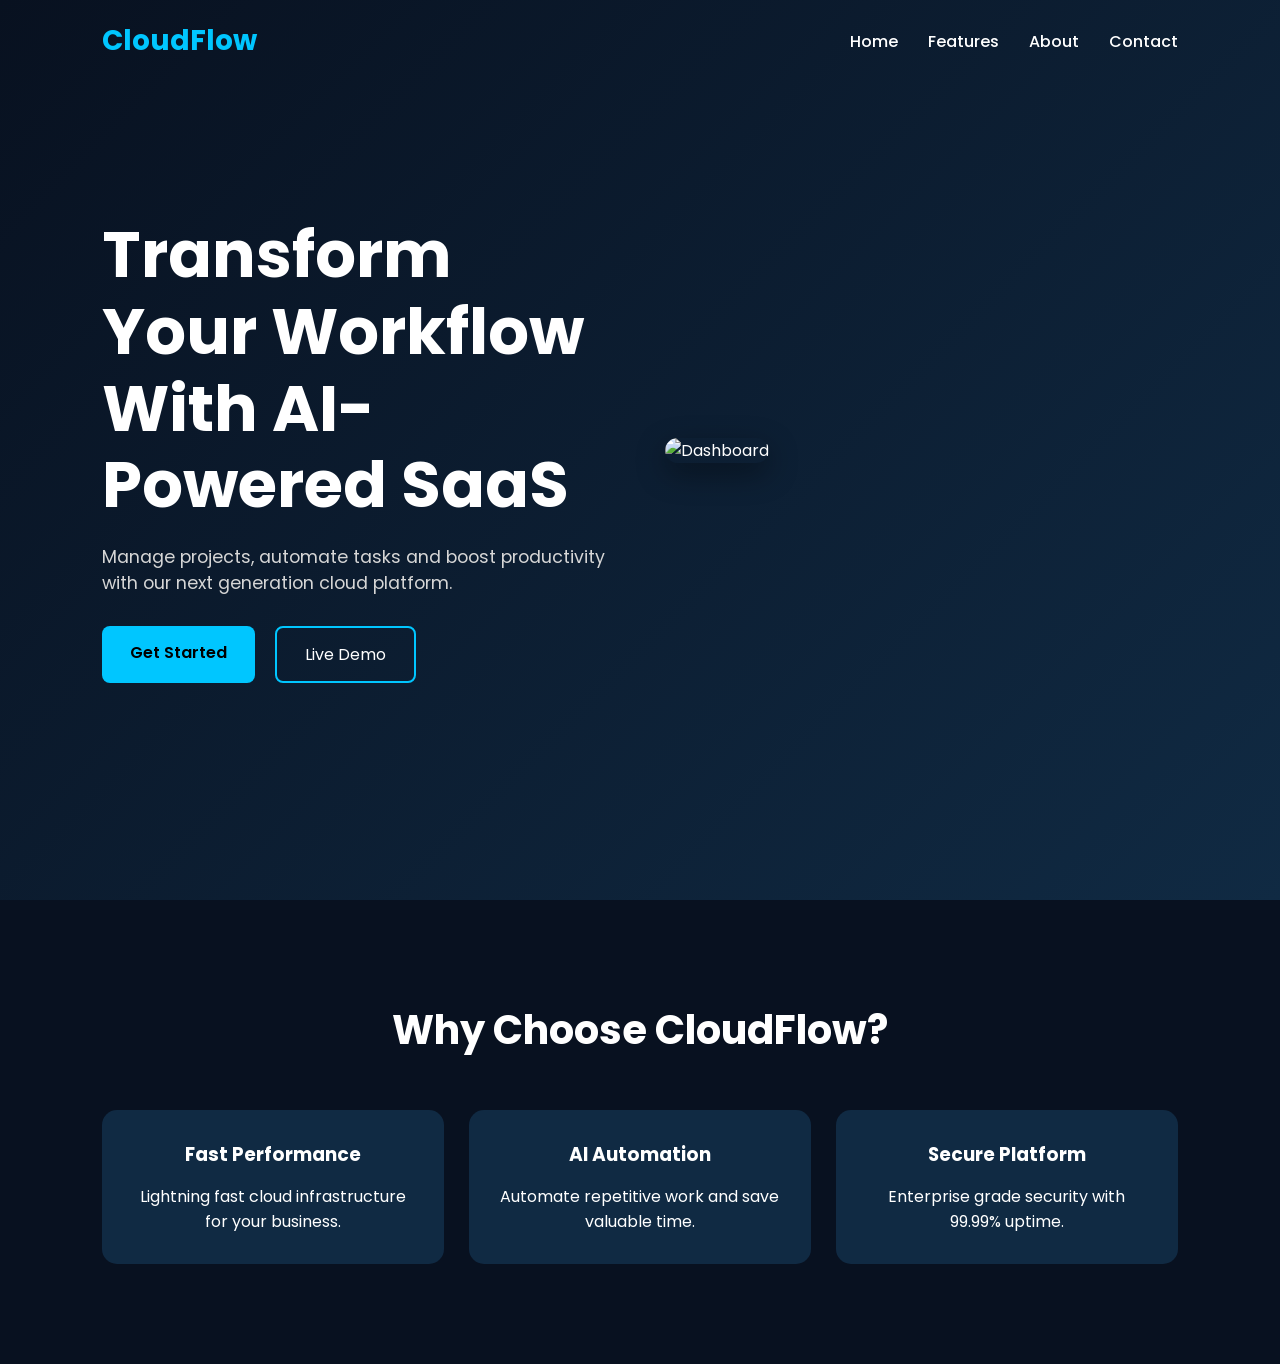
==== TASK-1/index.html @ d0b10e15 "Completed Task-01 Responsive SaaS Landing Page" ====
<!DOCTYPE html>
<html lang="en">
<head>
    <meta charset="UTF-8">
    <meta name="viewport" content="width=device-width, initial-scale=1.0">
    <title>CloudFlow SaaS</title>

    <link rel="stylesheet" href="style.css">

    <link href="https://fonts.googleapis.com/css2?family=Poppins:wght@300;400;500;600;700;800&display=swap" rel="stylesheet">
</head>
<body>

    <nav id="navbar">
        <div class="logo">CloudFlow</div>

        <ul class="nav-links" id="navLinks">
            <li><a href="#home">Home</a></li>
            <li><a href="#features">Features</a></li>
            <li><a href="#about">About</a></li>
            <li><a href="#contact">Contact</a></li>
        </ul>

        <div class="hamburger" id="hamburger">
            ☰
        </div>
    </nav>

    <section class="hero" id="home">
        <div class="hero-text">
            <h1>Transform Your Workflow With AI-Powered SaaS</h1>

            <p>
                Manage projects, automate tasks and boost productivity
                with our next generation cloud platform.
            </p>

            <div class="hero-buttons">
                <a href="#" class="btn-primary">Get Started</a>
                <a href="#" class="btn-secondary">Live Demo</a>
            </div>
        </div>

        <div class="hero-image">
            <img src="https://images.unsplash.com/photo-1551434678-e076c223a692?w=1000" alt="Dashboard">
        </div>
    </section>

    <section class="features" id="features">
        <h2>Why Choose CloudFlow?</h2>

        <div class="feature-container">

            <div class="card">
                <h3>Fast Performance</h3>
                <p>Lightning fast cloud infrastructure for your business.</p>
            </div>

            <div class="card">
                <h3>AI Automation</h3>
                <p>Automate repetitive work and save valuable time.</p>
            </div>

            <div class="card">
                <h3>Secure Platform</h3>
                <p>Enterprise grade security with 99.99% uptime.</p>
            </div>

        </div>
    </section>

    <script src="script.js"></script>

</body>
</html>
---- TASK-1/style.css ----
*{
    margin:0;
    padding:0;
    box-sizing:border-box;
    font-family:'Poppins',sans-serif;
}

html{
    scroll-behavior:smooth;
}

body{
    background:#081120;
    color:white;
}

nav{
    position:fixed;
    top:0;
    left:0;
    width:100%;
    padding:20px 8%;
    display:flex;
    justify-content:space-between;
    align-items:center;
    z-index:1000;
    transition:0.4s;
}

nav.scrolled{
    background:#0d1b2a;
    box-shadow:0 4px 15px rgba(0,0,0,0.4);
}

.logo{
    font-size:28px;
    font-weight:700;
    color:#00c6ff;
}

.nav-links{
    display:flex;
    list-style:none;
    gap:30px;
}

.nav-links a{
    text-decoration:none;
    color:white;
    font-weight:500;
    transition:0.3s;
}

.nav-links a:hover{
    color:#00c6ff;
}

.hamburger{
    display:none;
    font-size:30px;
    cursor:pointer;
}

.hero{
    min-height:100vh;
    display:flex;
    align-items:center;
    justify-content:space-between;
    padding:120px 8%;
    gap:50px;
    background:linear-gradient(135deg,#081120,#102a43);
}

.hero-text{
    flex:1;
}

.hero-text h1{
    font-size:4rem;
    line-height:1.2;
    margin-bottom:20px;
}

.hero-text p{
    font-size:1.1rem;
    color:#d6d6d6;
    margin-bottom:30px;
}

.hero-buttons{
    display:flex;
    gap:20px;
}

.btn-primary{
    background:#00c6ff;
    color:black;
    text-decoration:none;
    padding:14px 28px;
    border-radius:8px;
    font-weight:600;
    transition:0.3s;
}

.btn-primary:hover{
    transform:translateY(-3px);
}

.btn-secondary{
    border:2px solid #00c6ff;
    color:white;
    text-decoration:none;
    padding:14px 28px;
    border-radius:8px;
    transition:0.3s;
}

.btn-secondary:hover{
    background:#00c6ff;
    color:black;
}

.hero-image{
    flex:1;
}

.hero-image img{
    width:100%;
    border-radius:15px;
    box-shadow:0 10px 30px rgba(0,0,0,0.4);
}

.features{
    padding:100px 8%;
    text-align:center;
}

.features h2{
    font-size:2.5rem;
    margin-bottom:50px;
}

.feature-container{
    display:grid;
    grid-template-columns:repeat(3,1fr);
    gap:25px;
}

.card{
    background:#102a43;
    padding:30px;
    border-radius:15px;
    transition:0.3s;
}

.card:hover{
    transform:translateY(-8px);
}

.card h3{
    margin-bottom:15px;
}

@media(max-width:768px){

    .hamburger{
        display:block;
    }

    .nav-links{
        position:absolute;
        top:80px;
        right:-100%;
        width:220px;
        background:#0d1b2a;
        flex-direction:column;
        padding:25px;
        transition:0.4s;
    }

    .nav-links.active{
        right:20px;
    }

    .hero{
        flex-direction:column;
        text-align:center;
    }

    .hero-text h1{
        font-size:2.5rem;
    }

    .hero-buttons{
        justify-content:center;
        flex-wrap:wrap;
    }

    .feature-container{
        grid-template-columns:1fr;
    }
}
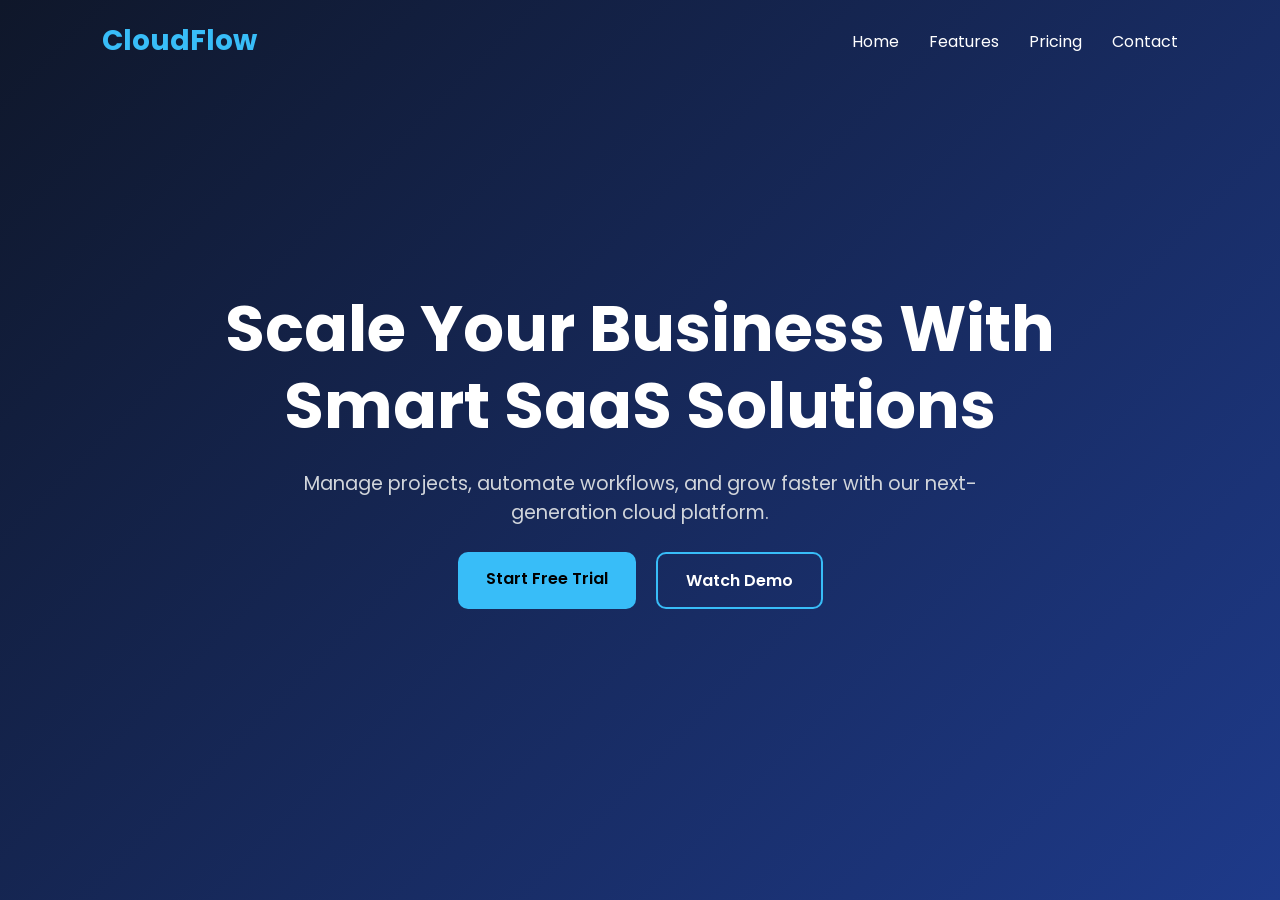
==== commit 0e1d02f1: "Completed Task-01 Responsive SaaS Landing Page" ====
--- a/TASK-1/index.html
+++ b/TASK-1/index.html
@@ -3,11 +3,9 @@
 <head>
     <meta charset="UTF-8">
     <meta name="viewport" content="width=device-width, initial-scale=1.0">
-    <title>CloudFlow SaaS</title>
-
+    <title>SaaS Landing Page</title>
     <link rel="stylesheet" href="style.css">
-
-    <link href="https://fonts.googleapis.com/css2?family=Poppins:wght@300;400;500;600;700;800&display=swap" rel="stylesheet">
+    <link href="https://fonts.googleapis.com/css2?family=Poppins:wght@300;400;600;700&display=swap" rel="stylesheet">
 </head>
 <body>
 
@@ -15,61 +13,33 @@
         <div class="logo">CloudFlow</div>
 
         <ul class="nav-links" id="navLinks">
-            <li><a href="#home">Home</a></li>
-            <li><a href="#features">Features</a></li>
-            <li><a href="#about">About</a></li>
-            <li><a href="#contact">Contact</a></li>
+            <li><a href="#">Home</a></li>
+            <li><a href="#">Features</a></li>
+            <li><a href="#">Pricing</a></li>
+            <li><a href="#">Contact</a></li>
         </ul>
 
-        <div class="hamburger" id="hamburger">
+        <div class="menu-btn" id="menuBtn">
             ☰
         </div>
     </nav>
 
-    <section class="hero" id="home">
-        <div class="hero-text">
-            <h1>Transform Your Workflow With AI-Powered SaaS</h1>
+    <section class="hero">
+        <div class="hero-content">
+            <h1>Scale Your Business With Smart SaaS Solutions</h1>
 
             <p>
-                Manage projects, automate tasks and boost productivity
-                with our next generation cloud platform.
+                Manage projects, automate workflows, and grow faster
+                with our next-generation cloud platform.
             </p>
 
-            <div class="hero-buttons">
-                <a href="#" class="btn-primary">Get Started</a>
-                <a href="#" class="btn-secondary">Live Demo</a>
+            <div class="buttons">
+                <a href="#" class="btn-primary">Start Free Trial</a>
+                <a href="#" class="btn-secondary">Watch Demo</a>
             </div>
-        </div>
-
-        <div class="hero-image">
-            <img src="https://images.unsplash.com/photo-1551434678-e076c223a692?w=1000" alt="Dashboard">
-        </div>
-    </section>
-
-    <section class="features" id="features">
-        <h2>Why Choose CloudFlow?</h2>
-
-        <div class="feature-container">
-
-            <div class="card">
-                <h3>Fast Performance</h3>
-                <p>Lightning fast cloud infrastructure for your business.</p>
-            </div>
-
-            <div class="card">
-                <h3>AI Automation</h3>
-                <p>Automate repetitive work and save valuable time.</p>
-            </div>
-
-            <div class="card">
-                <h3>Secure Platform</h3>
-                <p>Enterprise grade security with 99.99% uptime.</p>
-            </div>
-
         </div>
     </section>
 
     <script src="script.js"></script>
-
 </body>
 </html>
--- a/TASK-1/style.css
+++ b/TASK-1/style.css
@@ -5,37 +5,32 @@
     font-family:'Poppins',sans-serif;
 }
 
-html{
-    scroll-behavior:smooth;
-}
-
 body{
-    background:#081120;
+    background:#0f172a;
     color:white;
 }
 
 nav{
     position:fixed;
     top:0;
-    left:0;
     width:100%;
-    padding:20px 8%;
     display:flex;
     justify-content:space-between;
     align-items:center;
+    padding:20px 8%;
+    transition:0.4s;
     z-index:1000;
-    transition:0.4s;
 }
 
 nav.scrolled{
-    background:#0d1b2a;
-    box-shadow:0 4px 15px rgba(0,0,0,0.4);
+    background:#111827;
+    box-shadow:0 4px 15px rgba(0,0,0,0.3);
 }
 
 .logo{
     font-size:28px;
     font-weight:700;
-    color:#00c6ff;
+    color:#38bdf8;
 }
 
 .nav-links{
@@ -47,134 +42,82 @@
 .nav-links a{
     text-decoration:none;
     color:white;
-    font-weight:500;
     transition:0.3s;
 }
 
 .nav-links a:hover{
-    color:#00c6ff;
-}
-
-.hamburger{
-    display:none;
-    font-size:30px;
-    cursor:pointer;
+    color:#38bdf8;
 }
 
 .hero{
     min-height:100vh;
     display:flex;
+    justify-content:center;
     align-items:center;
-    justify-content:space-between;
-    padding:120px 8%;
-    gap:50px;
-    background:linear-gradient(135deg,#081120,#102a43);
+    text-align:center;
+    padding:0 10%;
+    background:linear-gradient(135deg,#0f172a,#1e3a8a);
 }
 
-.hero-text{
-    flex:1;
+.hero-content h1{
+    font-size:4rem;
+    max-width:900px;
+    margin:auto;
+    line-height:1.2;
 }
 
-.hero-text h1{
-    font-size:4rem;
-    line-height:1.2;
-    margin-bottom:20px;
+.hero-content p{
+    margin:25px auto;
+    max-width:700px;
+    font-size:1.2rem;
+    color:#d1d5db;
 }
 
-.hero-text p{
-    font-size:1.1rem;
-    color:#d6d6d6;
-    margin-bottom:30px;
+.buttons{
+    display:flex;
+    justify-content:center;
+    gap:20px;
+    flex-wrap:wrap;
 }
 
-.hero-buttons{
-    display:flex;
-    gap:20px;
+.btn-primary,
+.btn-secondary{
+    padding:14px 28px;
+    text-decoration:none;
+    border-radius:10px;
+    font-weight:600;
 }
 
 .btn-primary{
-    background:#00c6ff;
+    background:#38bdf8;
     color:black;
-    text-decoration:none;
-    padding:14px 28px;
-    border-radius:8px;
-    font-weight:600;
-    transition:0.3s;
-}
-
-.btn-primary:hover{
-    transform:translateY(-3px);
 }
 
 .btn-secondary{
-    border:2px solid #00c6ff;
+    border:2px solid #38bdf8;
     color:white;
-    text-decoration:none;
-    padding:14px 28px;
-    border-radius:8px;
-    transition:0.3s;
 }
 
-.btn-secondary:hover{
-    background:#00c6ff;
-    color:black;
-}
-
-.hero-image{
-    flex:1;
-}
-
-.hero-image img{
-    width:100%;
-    border-radius:15px;
-    box-shadow:0 10px 30px rgba(0,0,0,0.4);
-}
-
-.features{
-    padding:100px 8%;
-    text-align:center;
-}
-
-.features h2{
-    font-size:2.5rem;
-    margin-bottom:50px;
-}
-
-.feature-container{
-    display:grid;
-    grid-template-columns:repeat(3,1fr);
-    gap:25px;
-}
-
-.card{
-    background:#102a43;
-    padding:30px;
-    border-radius:15px;
-    transition:0.3s;
-}
-
-.card:hover{
-    transform:translateY(-8px);
-}
-
-.card h3{
-    margin-bottom:15px;
+.menu-btn{
+    display:none;
+    font-size:28px;
+    cursor:pointer;
 }
 
 @media(max-width:768px){
 
-    .hamburger{
-        display:block;
+    .hero-content h1{
+        font-size:2.5rem;
     }
 
     .nav-links{
         position:absolute;
         top:80px;
         right:-100%;
+        flex-direction:column;
+        background:#111827;
         width:220px;
-        background:#0d1b2a;
-        flex-direction:column;
-        padding:25px;
+        padding:20px;
         transition:0.4s;
     }
 
@@ -182,21 +125,7 @@
         right:20px;
     }
 
-    .hero{
-        flex-direction:column;
-        text-align:center;
-    }
-
-    .hero-text h1{
-        font-size:2.5rem;
-    }
-
-    .hero-buttons{
-        justify-content:center;
-        flex-wrap:wrap;
-    }
-
-    .feature-container{
-        grid-template-columns:1fr;
+    .menu-btn{
+        display:block;
     }
 }
